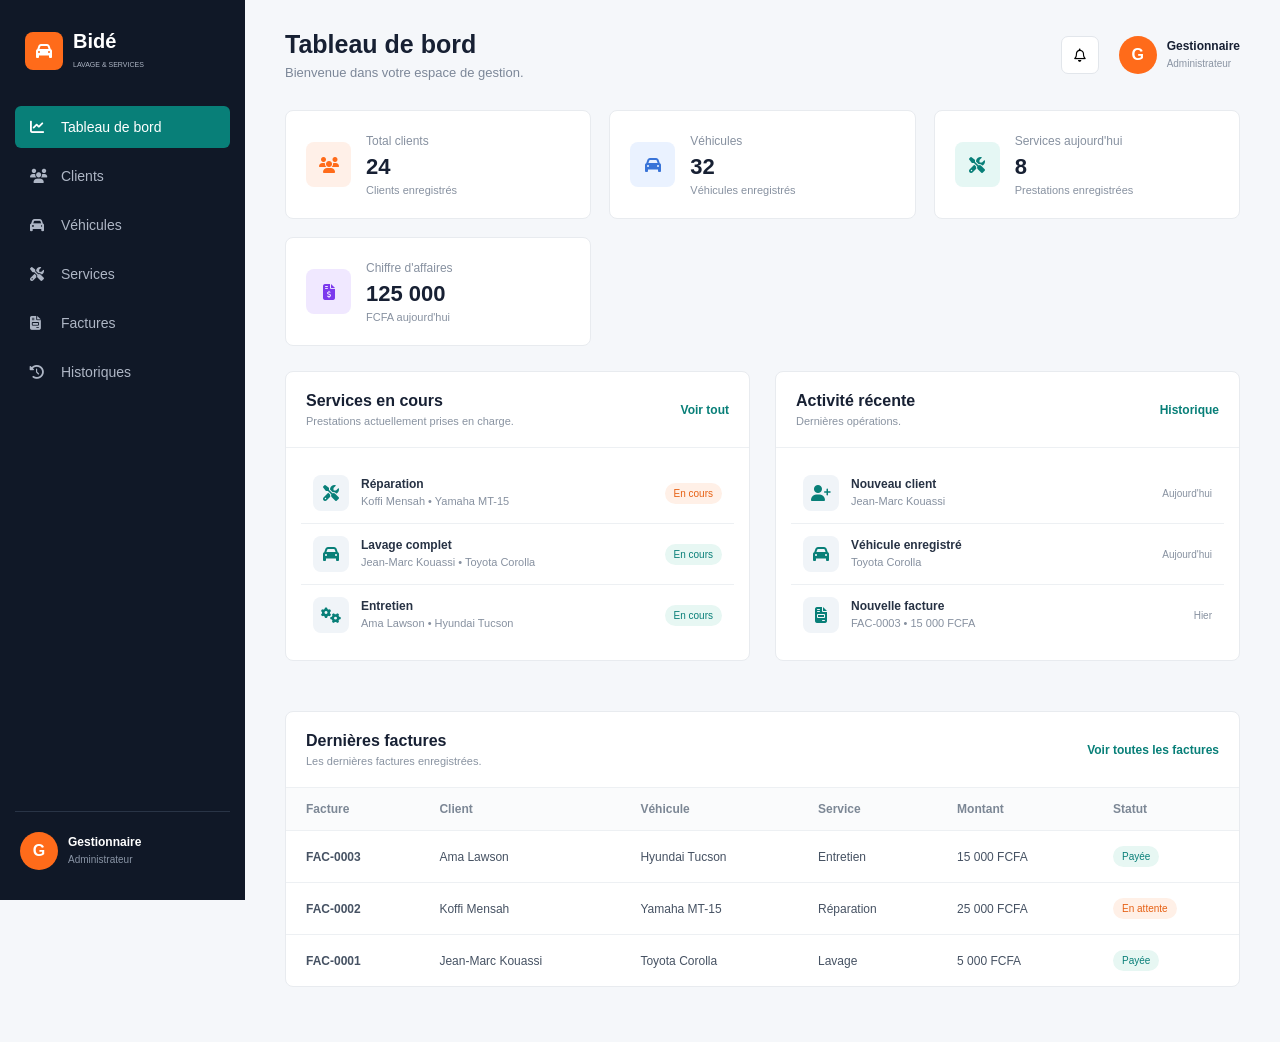
==== pages/gestionnaire/index.html @ 5349e48b "Version complète avant le nettoyage des dossiers" ====
<!DOCTYPE html>
<html lang="fr">

<head>
    <meta charset="UTF-8">
    <meta name="viewport" content="width=device-width, initial-scale=1.0">
    <title>Bidé - Lavage & Services</title>

    <!-- Icônes -->
    <link rel="stylesheet" href="https://cdnjs.cloudflare.com/ajax/libs/font-awesome/6.5.2/css/all.min.css">

    <!-- CSS -->
    <link rel="stylesheet" href="style.css">
</head>

<body>

    <!-- SIDEBAR -->
    <aside class="sidebar">

        <div class="logo">
            <div class="logo-icon">
                <i class="fa-solid fa-car"></i>
            </div>
            <div>
                <h2>Bidé</h2>
                <span>LAVAGE & SERVICES</span>
            </div>
        </div>

        <nav class="menu">
            <a href="#" onclick="showPage('dashboard')" class="menu-item active" id="nav-dashboard">
                <i class="fa-solid fa-chart-line"></i>
                <span>Tableau de bord</span>
            </a>

            <a href="#" onclick="showPage('clients')" class="menu-item" id="nav-clients">
                <i class="fa-solid fa-users"></i>
                <span>Clients</span>
            </a>

            <a href="#" onclick="showPage('vehicules')" class="menu-item" id="nav-vehicules">
                <i class="fa-solid fa-car"></i>
                <span>Véhicules</span>
            </a>

            <a href="#" onclick="showPage('services')" class="menu-item" id="nav-services">
                <i class="fa-solid fa-screwdriver-wrench"></i>
                <span>Services</span>
            </a>

            <a href="#" onclick="showPage('factures')" class="menu-item" id="nav-factures">
                <i class="fa-solid fa-file-invoice"></i>
                <span>Factures</span>
            </a>

            <a href="#" onclick="showPage('historiques')" class="menu-item" id="nav-historiques">
                <i class="fa-solid fa-clock-rotate-left"></i>
                <span>Historiques</span>
            </a>
        </nav>

        <div class="profile">
            <div class="profile-avatar">G</div>
            <div>
                <strong>Gestionnaire</strong>
                <small>Administrateur</small>
            </div>
        </div>

    </aside>


    <!-- CONTENU PRINCIPAL -->
    <main class="main">

        <!-- ================= PAGE TABLEAU DE BORD ================= -->
        <div class="page active" id="page-dashboard">

            <header class="topbar">
                <div>
                    <h1>Tableau de bord</h1>
                    <p>Bienvenue dans votre espace de gestion.</p>
                </div>

                <div class="top-actions">
                    <button class="notification">
                        <i class="fa-regular fa-bell"></i>
                    </button>

                    <div class="user">
                        <div class="user-avatar">G</div>
                        <div>
                            <strong>Gestionnaire</strong>
                            <span>Administrateur</span>
                        </div>
                    </div>
                </div>
            </header>

            <!-- STATISTIQUES -->
            <section class="stats">
                <div class="stat-card">
                    <div class="stat-icon orange">
                        <i class="fa-solid fa-users"></i>
                    </div>
                    <div>
                        <span>Total clients</span>
                        <h2>24</h2>
                        <small>Clients enregistrés</small>
                    </div>
                </div>

                <div class="stat-card">
                    <div class="stat-icon blue">
                        <i class="fa-solid fa-car"></i>
                    </div>
                    <div>
                        <span>Véhicules</span>
                        <h2>32</h2>
                        <small>Véhicules enregistrés</small>
                    </div>
                </div>

                <div class="stat-card">
                    <div class="stat-icon green">
                        <i class="fa-solid fa-screwdriver-wrench"></i>
                    </div>
                    <div>
                        <span>Services aujourd'hui</span>
                        <h2>8</h2>
                        <small>Prestations enregistrées</small>
                    </div>
                </div>

                <div class="stat-card">
                    <div class="stat-icon purple">
                        <i class="fa-solid fa-file-invoice-dollar"></i>
                    </div>
                    <div>
                        <span>Chiffre d'affaires</span>
                        <h2>125 000</h2>
                        <small>FCFA aujourd'hui</small>
                    </div>
                </div>
            </section>

            <!-- DEUX COLONNES -->
            <section class="dashboard-grid">

                <!-- SERVICES EN COURS -->
                <div class="content-card">
                    <div class="card-header">
                        <div>
                            <h2>Services en cours</h2>
                            <p>Prestations actuellement prises en charge.</p>
                        </div>
                        <a href="#" class="see-all" onclick="showPage('services')">Voir tout</a>
                    </div>

                    <div class="dashboard-list">
                        <div class="dashboard-item">
                            <div class="dashboard-icon">
                                <i class="fa-solid fa-screwdriver-wrench"></i>
                            </div>
                            <div class="dashboard-info">
                                <strong>Réparation</strong>
                                <span>Koffi Mensah • Yamaha MT-15</span>
                            </div>
                            <span class="service repair">En cours</span>
                        </div>

                        <div class="dashboard-item">
                            <div class="dashboard-icon">
                                <i class="fa-solid fa-car"></i>
                            </div>
                            <div class="dashboard-info">
                                <strong>Lavage complet</strong>
                                <span>Jean-Marc Kouassi • Toyota Corolla</span>
                            </div>
                            <span class="service">En cours</span>
                        </div>

                        <div class="dashboard-item">
                            <div class="dashboard-icon">
                                <i class="fa-solid fa-gears"></i>
                            </div>
                            <div class="dashboard-info">
                                <strong>Entretien</strong>
                                <span>Ama Lawson • Hyundai Tucson</span>
                            </div>
                            <span class="service">En cours</span>
                        </div>
                    </div>
                </div>

                <!-- ACTIVITE RECENTE -->
                <div class="content-card">
                    <div class="card-header">
                        <div>
                            <h2>Activité récente</h2>
                            <p>Dernières opérations.</p>
                        </div>
                        <a href="#" class="see-all" onclick="showPage('historiques')">Historique</a>
                    </div>

                    <div class="dashboard-list">
                        <div class="dashboard-item">
                            <div class="dashboard-icon">
                                <i class="fa-solid fa-user-plus"></i>
                            </div>
                            <div class="dashboard-info">
                                <strong>Nouveau client</strong>
                                <span>Jean-Marc Kouassi</span>
                            </div>
                            <small>Aujourd'hui</small>
                        </div>

                        <div class="dashboard-item">
                            <div class="dashboard-icon">
                                <i class="fa-solid fa-car"></i>
                            </div>
                            <div class="dashboard-info">
                                <strong>Véhicule enregistré</strong>
                                <span>Toyota Corolla</span>
                            </div>
                            <small>Aujourd'hui</small>
                        </div>

                        <div class="dashboard-item">
                            <div class="dashboard-icon">
                                <i class="fa-solid fa-file-invoice"></i>
                            </div>
                            <div class="dashboard-info">
                                <strong>Nouvelle facture</strong>
                                <span>FAC-0003 • 15 000 FCFA</span>
                            </div>
                            <small>Hier</small>
                        </div>
                    </div>
                </div>
            </section>

            <!-- DERNIERES FACTURES -->
            <section class="content-card">
                <div class="card-header">
                    <div>
                        <h2>Dernières factures</h2>
                        <p>Les dernières factures enregistrées.</p>
                    </div>
                    <a href="#" class="see-all" onclick="showPage('factures')">Voir toutes les factures</a>
                </div>

                <div class="table-container">
                    <table>
                        <thead>
                            <tr>
                                <th>Facture</th>
                                <th>Client</th>
                                <th>Véhicule</th>
                                <th>Service</th>
                                <th>Montant</th>
                                <th>Statut</th>
                            </tr>
                        </thead>
                        <tbody>
                            <tr>
                                <td><strong>FAC-0003</strong></td>
                                <td>Ama Lawson</td>
                                <td>Hyundai Tucson</td>
                                <td>Entretien</td>
                                <td>15 000 FCFA</td>
                                <td><span class="service">Payée</span></td>
                            </tr>
                            <tr>
                                <td><strong>FAC-0002</strong></td>
                                <td>Koffi Mensah</td>
                                <td>Yamaha MT-15</td>
                                <td>Réparation</td>
                                <td>25 000 FCFA</td>
                                <td><span class="service repair">En attente</span></td>
                            </tr>
                            <tr>
                                <td><strong>FAC-0001</strong></td>
                                <td>Jean-Marc Kouassi</td>
                                <td>Toyota Corolla</td>
                                <td>Lavage</td>
                                <td>5 000 FCFA</td>
                                <td><span class="service">Payée</span></td>
                            </tr>
                        </tbody>
                    </table>
                </div>
            </section>
        </div>

        <!-- ================= PAGE CLIENTS ================= -->
        <div class="page" id="page-clients">

            <header class="topbar">
                <div>
                    <h1>Gestion des clients</h1>
                    <p>Gérez les informations de vos clients.</p>
                </div>
                <div class="top-actions">
                    <button class="notification">
                        <i class="fa-regular fa-bell"></i>
                    </button>
                    <div class="user">
                        <div class="user-avatar">G</div>
                        <div>
                            <strong>Gestionnaire</strong>
                            <span>Administrateur</span>
                        </div>
                    </div>
                </div>
            </header>

            <!-- BARRE D'ACTION -->
            <section class="action-bar">
                <div class="search-box">
                    <i class="fa-solid fa-magnifying-glass"></i>
                    <input type="text" id="searchInput" placeholder="Rechercher un client...">
                </div>
                <button class="primary-btn" id="openModal">
                    <i class="fa-solid fa-plus"></i>
                    Ajouter un client
                </button>
            </section>

            <!-- STATISTIQUES -->
            <section class="stats">
                <div class="stat-card">
                    <div class="stat-icon orange">
                        <i class="fa-solid fa-users"></i>
                    </div>
                    <div>
                        <span>Total clients</span>
                        <h2 id="totalClients">2</h2>
                    </div>
                </div>
                <div class="stat-card">
                    <div class="stat-icon green">
                        <i class="fa-solid fa-user-plus"></i>
                    </div>
                    <div>
                        <span>Nouveaux clients</span>
                        <h2>12</h2>
                    </div>
                </div>
                <div class="stat-card">
                    <div class="stat-icon blue">
                        <i class="fa-solid fa-user-check"></i>
                    </div>
                    <div>
                        <span>Clients actifs</span>
                        <h2>116</h2>
                    </div>
                </div>
            </section>

            <!-- TABLEAU -->
            <section class="content-card">
                <div class="card-header">
                    <div>
                        <h2>Liste des clients</h2>
                        <p>Clients enregistrés sur la plateforme</p>
                    </div>
                </div>

                <div class="table-container">
                    <table>
                        <thead>
                            <tr>
                                <th>Client</th>
                                <th>Téléphone</th>
                                <th>Pièce d'identité</th>
                                <th>Véhicules</th>
                                <th>Dernière prestation</th>
                                <th>Actions</th>
                            </tr>
                        </thead>
                        <tbody id="clientTable">
                            <tr>
                                <td>
                                    <div class="client-info">
                                        <div class="client-avatar">JK</div>
                                        <div>
                                            <strong>Jean-Marc Kouassi</strong>
                                            <small>jeanmarc@email.com</small>
                                        </div>
                                    </div>
                                </td>
                                <td>+228 90 00 00 00</td>
                                <td>CNI</td>
                                <td>2</td>
                                <td><span class="service">Lavage</span></td>
                                <td>
                                    <button class="action view"><i class="fa-solid fa-eye"></i></button>
                                    <button class="action edit"><i class="fa-solid fa-pen"></i></button>
                                    <button class="action delete"><i class="fa-solid fa-trash"></i></button>
                                </td>
                            </tr>
                            <tr>
                                <td>
                                    <div class="client-info">
                                        <div class="client-avatar">KM</div>
                                        <div>
                                            <strong>Koffi Mensah</strong>
                                            <small>koffi@email.com</small>
                                        </div>
                                    </div>
                                </td>
                                <td>+228 91 11 11 11</td>
                                <td>Passeport</td>
                                <td>1</td>
                                <td><span class="service repair">Réparation</span></td>
                                <td>
                                    <button class="action view"><i class="fa-solid fa-eye"></i></button>
                                    <button class="action edit"><i class="fa-solid fa-pen"></i></button>
                                    <button class="action delete"><i class="fa-solid fa-trash"></i></button>
                                </td>
                            </tr>
                        </tbody>
                    </table>
                </div>
            </section>
        </div>

        <!-- ================= PAGE VEHICULES ================= -->
        <div class="page" id="page-vehicules">

            <header class="topbar">
                <div>
                    <h1>Gestion des véhicules</h1>
                    <p>Gérez les véhicules enregistrés sur la plateforme.</p>
                </div>
                <div class="top-actions">
                    <button class="notification">
                        <i class="fa-regular fa-bell"></i>
                    </button>
                    <div class="user">
                        <div class="user-avatar">G</div>
                        <div>
                            <strong>Gestionnaire</strong>
                            <span>Administrateur</span>
                        </div>
                    </div>
                </div>
            </header>

            <!-- BARRE DE RECHERCHE -->
            <section class="action-bar">
                <div class="search-box">
                    <i class="fa-solid fa-magnifying-glass"></i>
                    <input type="text" id="searchVehicle" placeholder="Rechercher un véhicule, une marque...">
                </div>
                <button class="primary-btn" id="openVehicleModal">
                    <i class="fa-solid fa-plus"></i>
                    Ajouter un véhicule
                </button>
            </section>

            <!-- STATISTIQUES -->
            <section class="stats">
                <div class="stat-card">
                    <div class="stat-icon orange">
                        <i class="fa-solid fa-car"></i>
                    </div>
                    <div>
                        <span>Total véhicules</span>
                        <h2 id="totalVehicles">3</h2>
                    </div>
                </div>
                <div class="stat-card">
                    <div class="stat-icon blue">
                        <i class="fa-solid fa-car-side"></i>
                    </div>
                    <div>
                        <span>Voitures</span>
                        <h2>2</h2>
                    </div>
                </div>
                <div class="stat-card">
                    <div class="stat-icon green">
                        <i class="fa-solid fa-screwdriver-wrench"></i>
                    </div>
                    <div>
                        <span>En réparation</span>
                        <h2>1</h2>
                    </div>
                </div>
            </section>

            <!-- TABLEAU DES VEHICULES -->
            <section class="content-card">
                <div class="card-header">
                    <div>
                        <h2>Liste des véhicules</h2>
                        <p>Véhicules enregistrés et associés aux clients.</p>
                    </div>
                </div>

                <div class="table-container">
                    <table>
                        <thead>
                            <tr>
                                <th>Véhicule</th>
                                <th>Propriétaire</th>
                                <th>Type</th>
                                <th>Immatriculation</th>
                                <th>Couleur</th>
                                <th>État</th>
                                <th>Actions</th>
                            </tr>
                        </thead>
                        <tbody id="vehicleTable">
                            <tr>
                                <td>
                                    <div class="client-info">
                                        <div class="client-avatar"><i class="fa-solid fa-car"></i></div>
                                        <div>
                                            <strong>Toyota Corolla</strong>
                                            <small>2022</small>
                                        </div>
                                    </div>
                                </td>
                                <td>Jean-Marc Kouassi</td>
                                <td>Voiture</td>
                                <td>TG-1234-AB</td>
                                <td>Noir</td>
                                <td><span class="service">Disponible</span></td>
                                <td>
                                    <button class="action view"><i class="fa-solid fa-eye"></i></button>
                                    <button class="action edit"><i class="fa-solid fa-pen"></i></button>
                                    <button class="action delete"><i class="fa-solid fa-trash"></i></button>
                                </td>
                            </tr>
                            <tr>
                                <td>
                                    <div class="client-info">
                                        <div class="client-avatar"><i class="fa-solid fa-motorcycle"></i></div>
                                        <div>
                                            <strong>Yamaha MT-15</strong>
                                            <small>2023</small>
                                        </div>
                                    </div>
                                </td>
                                <td>Koffi Mensah</td>
                                <td>Moto</td>
                                <td>TG-4521-CD</td>
                                <td>Rouge</td>
                                <td><span class="service repair">En réparation</span></td>
                                <td>
                                    <button class="action view"><i class="fa-solid fa-eye"></i></button>
                                    <button class="action edit"><i class="fa-solid fa-pen"></i></button>
                                    <button class="action delete"><i class="fa-solid fa-trash"></i></button>
                                </td>
                            </tr>
                            <tr>
                                <td>
                                    <div class="client-info">
                                        <div class="client-avatar"><i class="fa-solid fa-car"></i></div>
                                        <div>
                                            <strong>Hyundai Tucson</strong>
                                            <small>2021</small>
                                        </div>
                                    </div>
                                </td>
                                <td>Ama Lawson</td>
                                <td>Voiture</td>
                                <td>TG-7845-EF</td>
                                <td>Blanc</td>
                                <td><span class="service">Disponible</span></td>
                                <td>
                                    <button class="action view"><i class="fa-solid fa-eye"></i></button>
                                    <button class="action edit"><i class="fa-solid fa-pen"></i></button>
                                    <button class="action delete"><i class="fa-solid fa-trash"></i></button>
                                </td>
                            </tr>
                        </tbody>
                    </table>
                </div>
            </section>
        </div>

        <!-- ================= PAGE SERVICES ================= -->
        <div class="page" id="page-services">

            <header class="topbar">
                <div>
                    <h1>Gestion des services</h1>
                    <p>Gérez les prestations demandées par les clients.</p>
                </div>
                <div class="top-actions">
                    <button class="notification">
                        <i class="fa-regular fa-bell"></i>
                    </button>
                    <div class="user">
                        <div class="user-avatar">G</div>
                        <div>
                            <strong>Gestionnaire</strong>
                            <span>Administrateur</span>
                        </div>
                    </div>
                </div>
            </header>

            <!-- ACTIONS -->
            <section class="action-bar">
                <div class="search-box">
                    <i class="fa-solid fa-magnifying-glass"></i>
                    <input type="text" id="searchService" placeholder="Rechercher un service...">
                </div>
                <button class="primary-btn" id="openServiceModal">
                    <i class="fa-solid fa-plus"></i>
                    Ajouter un service
                </button>
            </section>

            <!-- STATISTIQUES -->
            <section class="stats">
                <div class="stat-card">
                    <div class="stat-icon orange">
                        <i class="fa-solid fa-list-check"></i>
                    </div>
                    <div>
                        <span>Services aujourd'hui</span>
                        <h2 id="totalServices">3</h2>
                    </div>
                </div>
                <div class="stat-card">
                    <div class="stat-icon blue">
                        <i class="fa-solid fa-spinner"></i>
                    </div>
                    <div>
                        <span>En cours</span>
                        <h2>1</h2>
                    </div>
                </div>
                <div class="stat-card">
                    <div class="stat-icon green">
                        <i class="fa-solid fa-circle-check"></i>
                    </div>
                    <div>
                        <span>Terminés</span>
                        <h2>2</h2>
                    </div>
                </div>
            </section>

            <!-- TABLEAU -->
            <section class="content-card">
                <div class="card-header">
                    <div>
                        <h2>Prestations</h2>
                        <p>Services enregistrés sur la plateforme.</p>
                    </div>
                </div>

                <div class="table-container">
                    <table>
                        <thead>
                            <tr>
                                <th>Client</th>
                                <th>Véhicule</th>
                                <th>Service</th>
                                <th>Date</th>
                                <th>Montant</th>
                                <th>Statut</th>
                                <th>Actions</th>
                            </tr>
                        </thead>
                        <tbody id="serviceTable">
                            <tr>
                                <td><strong>Jean-Marc Kouassi</strong></td>
                                <td>Toyota Corolla</td>
                                <td><span class="service">Lavage</span></td>
                                <td>19/08/2026</td>
                                <td>5 000 FCFA</td>
                                <td><span class="service">Terminé</span></td>
                                <td>
                                    <button class="action view"><i class="fa-solid fa-eye"></i></button>
                                    <button class="action edit"><i class="fa-solid fa-pen"></i></button>
                                    <button class="action delete"><i class="fa-solid fa-trash"></i></button>
                                </td>
                            </tr>
                            <tr>
                                <td><strong>Koffi Mensah</strong></td>
                                <td>Yamaha MT-15</td>
                                <td><span class="service repair">Réparation</span></td>
                                <td>19/08/2026</td>
                                <td>25 000 FCFA</td>
                                <td><span class="service repair">En cours</span></td>
                                <td>
                                    <button class="action view"><i class="fa-solid fa-eye"></i></button>
                                    <button class="action edit"><i class="fa-solid fa-pen"></i></button>
                                    <button class="action delete"><i class="fa-solid fa-trash"></i></button>
                                </td>
                            </tr>
                            <tr>
                                <td><strong>Ama Lawson</strong></td>
                                <td>Hyundai Tucson</td>
                                <td><span class="service">Entretien</span></td>
                                <td>19/08/2026</td>
                                <td>15 000 FCFA</td>
                                <td><span class="service">Terminé</span></td>
                                <td>
                                    <button class="action view"><i class="fa-solid fa-eye"></i></button>
                                    <button class="action edit"><i class="fa-solid fa-pen"></i></button>
                                    <button class="action delete"><i class="fa-solid fa-trash"></i></button>
                                </td>
                            </tr>
                        </tbody>
                    </table>
                </div>
            </section>
        </div>

        <!-- ================= PAGE FACTURES ================= -->
        <div class="page" id="page-factures">

            <header class="topbar">
                <div>
                    <h1>Gestion des factures</h1>
                    <p>Créez et gérez les factures des clients.</p>
                </div>
                <div class="top-actions">
                    <button class="notification">
                        <i class="fa-regular fa-bell"></i>
                    </button>
                    <div class="user">
                        <div class="user-avatar">G</div>
                        <div>
                            <strong>Gestionnaire</strong>
                            <span>Administrateur</span>
                        </div>
                    </div>
                </div>
            </header>

            <!-- ACTIONS -->
            <section class="action-bar">
                <div class="search-box">
                    <i class="fa-solid fa-magnifying-glass"></i>
                    <input type="text" id="searchInvoice" placeholder="Rechercher une facture...">
                </div>
                <button class="primary-btn" id="openInvoiceModal">
                    <i class="fa-solid fa-plus"></i>
                    Nouvelle facture
                </button>
            </section>

            <!-- STATISTIQUES -->
            <section class="stats">
                <div class="stat-card">
                    <div class="stat-icon orange">
                        <i class="fa-solid fa-file-invoice"></i>
                    </div>
                    <div>
                        <span>Total factures</span>
                        <h2 id="totalInvoices">3</h2>
                    </div>
                </div>
                <div class="stat-card">
                    <div class="stat-icon green">
                        <i class="fa-solid fa-circle-check"></i>
                    </div>
                    <div>
                        <span>Factures payées</span>
                        <h2>2</h2>
                    </div>
                </div>
                <div class="stat-card">
                    <div class="stat-icon blue">
                        <i class="fa-solid fa-money-bill-wave"></i>
                    </div>
                    <div>
                        <span>Total encaissé</span>
                        <h2 id="totalAmount">45 000</h2>
                        <small>FCFA</small>
                    </div>
                </div>
            </section>

            <!-- TABLEAU -->
            <section class="content-card">
                <div class="card-header">
                    <div>
                        <h2>Liste des factures</h2>
                        <p>Factures enregistrées sur la plateforme.</p>
                    </div>
                </div>

                <div class="table-container">
                    <table>
                        <thead>
                            <tr>
                                <th>Facture</th>
                                <th>Client</th>
                                <th>Véhicule</th>
                                <th>Service</th>
                                <th>Date</th>
                                <th>Montant</th>
                                <th>Statut</th>
                                <th>Actions</th>
                            </tr>
                        </thead>
                        <tbody id="invoiceTable">
                            <tr>
                                <td><strong>FAC-0001</strong></td>
                                <td>Jean-Marc Kouassi</td>
                                <td>Toyota Corolla</td>
                                <td>Lavage</td>
                                <td>19/08/2026</td>
                                <td>5 000 FCFA</td>
                                <td><span class="service">Payée</span></td>
                                <td>
                                    <button class="action view"><i class="fa-solid fa-eye"></i></button>
                                    <button class="action edit"><i class="fa-solid fa-pen"></i></button>
                                    <button class="action delete"><i class="fa-solid fa-trash"></i></button>
                                </td>
                            </tr>
                            <tr>
                                <td><strong>FAC-0002</strong></td>
                                <td>Koffi Mensah</td>
                                <td>Yamaha MT-15</td>
                                <td>Réparation</td>
                                <td>19/08/2026</td>
                                <td>25 000 FCFA</td>
                                <td><span class="service repair">En attente</span></td>
                                <td>
                                    <button class="action view"><i class="fa-solid fa-eye"></i></button>
                                    <button class="action edit"><i class="fa-solid fa-pen"></i></button>
                                    <button class="action delete"><i class="fa-solid fa-trash"></i></button>
                                </td>
                            </tr>
                            <tr>
                                <td><strong>FAC-0003</strong></td>
                                <td>Ama Lawson</td>
                                <td>Hyundai Tucson</td>
                                <td>Entretien</td>
                                <td>19/08/2026</td>
                                <td>15 000 FCFA</td>
                                <td><span class="service">Payée</span></td>
                                <td>
                                    <button class="action view"><i class="fa-solid fa-eye"></i></button>
                                    <button class="action edit"><i class="fa-solid fa-pen"></i></button>
                                    <button class="action delete"><i class="fa-solid fa-trash"></i></button>
                                </td>
                            </tr>
                        </tbody>
                    </table>
                </div>
            </section>
        </div>

        <!-- ================= PAGE HISTORIQUES ================= -->
        <div class="page" id="page-historiques">

            <header class="topbar">
                <div>
                    <h1>Historique des clients</h1>
                    <p>Consultez l'historique des services et paiements.</p>
                </div>
                <div class="top-actions">
                    <button class="notification">
                        <i class="fa-regular fa-bell"></i>
                    </button>
                    <div class="user">
                        <div class="user-avatar">G</div>
                        <div>
                            <strong>Gestionnaire</strong>
                            <span>Administrateur</span>
                        </div>
                    </div>
                </div>
            </header>

            <!-- RECHERCHE -->
            <section class="action-bar">
                <div class="search-box">
                    <i class="fa-solid fa-magnifying-glass"></i>
                    <input type="text" id="searchHistory" placeholder="Rechercher un client, véhicule ou service...">
                </div>
                <div class="form-group history-filter">
                    <select id="historyFilter">
                        <option value="all">Tous les clients</option>
                        <option value="Jean-Marc Kouassi">Jean-Marc Kouassi</option>
                        <option value="Koffi Mensah">Koffi Mensah</option>
                        <option value="Ama Lawson">Ama Lawson</option>
                    </select>
                </div>
            </section>

            <!-- STATISTIQUES -->
            <section class="stats">
                <div class="stat-card">
                    <div class="stat-icon orange">
                        <i class="fa-solid fa-clock-rotate-left"></i>
                    </div>
                    <div>
                        <span>Total prestations</span>
                        <h2 id="totalHistory">5</h2>
                    </div>
                </div>
                <div class="stat-card">
                    <div class="stat-icon blue">
                        <i class="fa-solid fa-calendar-day"></i>
                    </div>
                    <div>
                        <span>Ce mois-ci</span>
                        <h2>5</h2>
                    </div>
                </div>
                <div class="stat-card">
                    <div class="stat-icon green">
                        <i class="fa-solid fa-money-bill-wave"></i>
                    </div>
                    <div>
                        <span>Montant total</span>
                        <h2>75 000</h2>
                        <small>FCFA</small>
                    </div>
                </div>
            </section>

            <!-- HISTORIQUE -->
            <section class="content-card">
                <div class="card-header">
                    <div>
                        <h2>Historique des prestations</h2>
                        <p>Retrouvez toutes les opérations effectuées par les clients.</p>
                    </div>
                </div>

                <div class="table-container">
                    <table>
                        <thead>
                            <tr>
                                <th>Date</th>
                                <th>Client</th>
                                <th>Véhicule</th>
                                <th>Service</th>
                                <th>Montant</th>
                                <th>Statut</th>
                                <th>Action</th>
                            </tr>
                        </thead>
                        <tbody id="historyTable">
                            <tr>
                                <td>19/08/2026</td>
                                <td><strong>Jean-Marc Kouassi</strong></td>
                                <td>Toyota Corolla</td>
                                <td>Lavage</td>
                                <td>5 000 FCFA</td>
                                <td><span class="service">Terminé</span></td>
                                <td><button class="action view"><i class="fa-solid fa-eye"></i></button></td>
                            </tr>
                            <tr>
                                <td>18/08/2026</td>
                                <td><strong>Koffi Mensah</strong></td>
                                <td>Yamaha MT-15</td>
                                <td>Réparation</td>
                                <td>25 000 FCFA</td>
                                <td><span class="service repair">En cours</span></td>
                                <td><button class="action view"><i class="fa-solid fa-eye"></i></button></td>
                            </tr>
                            <tr>
                                <td>17/08/2026</td>
                                <td><strong>Ama Lawson</strong></td>
                                <td>Hyundai Tucson</td>
                                <td>Entretien</td>
                                <td>15 000 FCFA</td>
                                <td><span class="service">Terminé</span></td>
                                <td><button class="action view"><i class="fa-solid fa-eye"></i></button></td>
                            </tr>
                            <tr>
                                <td>12/08/2026</td>
                                <td><strong>Jean-Marc Kouassi</strong></td>
                                <td>Toyota Corolla</td>
                                <td>Entretien</td>
                                <td>20 000 FCFA</td>
                                <td><span class="service">Terminé</span></td>
                                <td><button class="action view"><i class="fa-solid fa-eye"></i></button></td>
                            </tr>
                            <tr>
                                <td>05/08/2026</td>
                                <td><strong>Koffi Mensah</strong></td>
                                <td>Yamaha MT-15</td>
                                <td>Lavage</td>
                                <td>10 000 FCFA</td>
                                <td><span class="service">Terminé</span></td>
                                <td><button class="action view"><i class="fa-solid fa-eye"></i></button></td>
                            </tr>
                        </tbody>
                    </table>
                </div>
            </section>
        </div>

    </main>


    <!-- ================= MODALES ================= -->

    <!-- MODALE AJOUT CLIENT -->
    <div class="modal" id="clientModal">
        <div class="modal-content">
            <div class="modal-header">
                <div>
                    <h2>Ajouter un client</h2>
                    <p>Renseignez les informations du client.</p>
                </div>
                <button class="close" id="closeModal">&times;</button>
            </div>

            <form id="clientForm">
                <h3>Informations personnelles</h3>
                <div class="form-grid">
                    <div class="form-group">
                        <label>Nom *</label>
                        <input type="text" id="nom" required>
                    </div>
                    <div class="form-group">
                        <label>Prénom *</label>
                        <input type="text" id="prenom" required>
                    </div>
                    <div class="form-group">
                        <label>Sexe *</label>
                        <select id="sexe" required>
                            <option value="">Sélectionner</option>
                            <option value="Homme">Homme</option>
                            <option value="Femme">Femme</option>
                            <option value="Autre">Autre</option>
                        </select>
                    </div>
                    <div class="form-group">
                        <label>Téléphone *</label>
                        <input type="tel" id="telephone" placeholder="+228 ..." required>
                    </div>
                    <div class="form-group">
                        <label>E-mail</label>
                        <input type="email" id="email" placeholder="client@email.com">
                    </div>
                    <div class="form-group">
                        <label>Adresse</label>
                        <input type="text" id="adresse" placeholder="Adresse du client">
                    </div>
                </div>

                <h3>Pièce d'identité</h3>
                <div class="form-grid">
                    <div class="form-group">
                        <label>Type de pièce *</label>
                        <select id="piece" required>
                            <option value="">Sélectionner</option>
                            <option value="CNI">Carte nationale d'identité</option>
                            <option value="Passeport">Passeport</option>
                            <option value="Carte d'électeur">Carte d'électeur</option>
                            <option value="Autre">Autre</option>
                        </select>
                    </div>
                    <div class="form-group">
                        <label>Numéro de pièce *</label>
                        <input type="text" id="numeroPiece" required>
                    </div>
                </div>

                <div class="form-actions">
                    <button type="button" class="cancel-btn" id="cancelModal">Annuler</button>
                    <button type="submit" class="primary-btn">
                        <i class="fa-solid fa-check"></i>
                        Enregistrer le client
                    </button>
                </div>
            </form>
        </div>
    </div>

    <!-- MODALE AJOUT VEHICULE -->
    <div class="modal" id="vehicleModal">
        <div class="modal-content">
            <div class="modal-header">
                <div>
                    <h2>Ajouter un véhicule</h2>
                    <p>Associez le véhicule à son propriétaire.</p>
                </div>
                <button class="close" id="closeVehicleModal">&times;</button>
            </div>

            <form id="vehicleForm">
                <h3>Propriétaire</h3>
                <div class="form-grid">
                    <div class="form-group">
                        <label>Client *</label>
                        <select id="client" required>
                            <option value="">Sélectionner un client</option>
                            <option value="Jean-Marc Kouassi">Jean-Marc Kouassi</option>
                            <option value="Koffi Mensah">Koffi Mensah</option>
                            <option value="Ama Lawson">Ama Lawson</option>
                        </select>
                    </div>
                </div>

                <h3>Informations du véhicule</h3>
                <div class="form-grid">
                    <div class="form-group">
                        <label>Type *</label>
                        <select id="vehicleType" required>
                            <option value="">Sélectionner</option>
                            <option value="Voiture">Voiture</option>
                            <option value="Moto">Moto</option>
                            <option value="Tricycle">Tricycle</option>
                            <option value="Chariot">Chariot</option>
                        </select>
                    </div>
                    <div class="form-group">
                        <label>Marque *</label>
                        <input type="text" id="brand" placeholder="Ex : Toyota" required>
                    </div>
                    <div class="form-group">
                        <label>Modèle</label>
                        <input type="text" id="model" placeholder="Ex : Corolla">
                    </div>
                    <div class="form-group">
                        <label>Immatriculation *</label>
                        <input type="text" id="registration" placeholder="Ex : TG-1234-AB" required>
                    </div>
                    <div class="form-group">
                        <label>Couleur *</label>
                        <input type="text" id="color" placeholder="Ex : Noir" required>
                    </div>
                    <div class="form-group">
                        <label>Année</label>
                        <input type="number" id="year" placeholder="Ex : 2024" min="1900" max="2100">
                    </div>
                    <div class="form-group">
                        <label>Kilométrage</label>
                        <input type="number" id="mileage" placeholder="Ex : 45000" min="0">
                    </div>
                    <div class="form-group">
                        <label>État *</label>
                        <select id="vehicleState" required>
                            <option value="">Sélectionner</option>
                            <option value="Disponible">Disponible</option>
                            <option value="En réparation">En réparation</option>
                            <option value="En attente">En attente</option>
                            <option value="Immobilisé">Immobilisé</option>
                        </select>
                    </div>
                </div>

                <h3>Caractéristiques particulières</h3>
                <div class="form-group">
                    <textarea id="characteristics" rows="4" placeholder="Décrivez les caractéristiques particulières du véhicule..."></textarea>
                </div>

                <div class="form-actions">
                    <button type="button" class="cancel-btn" id="cancelVehicleModal">Annuler</button>
                    <button type="submit" class="primary-btn">
                        <i class="fa-solid fa-check"></i>
                        Enregistrer le véhicule
                    </button>
                </div>
            </form>
        </div>
    </div>

    <!-- MODALE AJOUT SERVICE -->
    <div class="modal" id="serviceModal">
        <div class="modal-content">
            <div class="modal-header">
                <div>
                    <h2>Ajouter un service</h2>
                    <p>Enregistrez une nouvelle prestation.</p>
                </div>
                <button class="close" id="closeServiceModal">&times;</button>
            </div>

            <form id="serviceForm">
                <h3>Client et véhicule</h3>
                <div class="form-grid">
                    <div class="form-group">
                        <label>Client *</label>
                        <select id="serviceClient" required>
                            <option value="">Sélectionner</option>
                            <option value="Jean-Marc Kouassi">Jean-Marc Kouassi</option>
                            <option value="Koffi Mensah">Koffi Mensah</option>
                            <option value="Ama Lawson">Ama Lawson</option>
                        </select>
                    </div>
                    <div class="form-group">
                        <label>Véhicule *</label>
                        <select id="serviceVehicle" required>
                            <option value="">Sélectionner</option>
                            <option value="Toyota Corolla">Toyota Corolla</option>
                            <option value="Yamaha MT-15">Yamaha MT-15</option>
                            <option value="Hyundai Tucson">Hyundai Tucson</option>
                        </select>
                    </div>
                </div>

                <h3>Type de service</h3>
                <div class="form-grid">
                    <div class="form-group">
                        <label>Service *</label>
                        <select id="serviceType" required>
                            <option value="">Sélectionner</option>
                            <option value="Lavage">Lavage</option>
                            <option value="Entretien">Entretien</option>
                            <option value="Réparation">Réparation</option>
                            <option value="Remorquage">Remorquage</option>
                            <option value="Autres">Autres</option>
                        </select>
                    </div>
                    <div class="form-group">
                        <label>Montant *</label>
                        <input type="number" id="serviceAmount" placeholder="Ex : 5000" min="0" required>
                    </div>
                </div>

                <!-- SECTION LAVAGE -->
                <div id="washingOptions" class="conditional-section">
                    <h3>Options de lavage</h3>
                    <div class="form-grid">
                        <div class="form-group">
                            <label>Type de lavage</label>
                            <select id="washingType">
                                <option value="">Sélectionner</option>
                                <option value="Extérieur">Extérieur</option>
                                <option value="Intérieur">Intérieur</option>
                                <option value="Complet">Complet</option>
                            </select>
                        </div>
                    </div>
                </div>

                <!-- SECTION REPARATION -->
                <div id="repairOptions" class="conditional-section">
                    <h3>Informations sur la réparation</h3>
                    <div class="form-grid">
                        <div class="form-group">
                            <label>Nature du problème</label>
                            <input type="text" id="problem" placeholder="Ex : problème de freinage">
                        </div>
                        <div class="form-group">
                            <label>Véhicule de remplacement</label>
                            <select id="replacementVehicle">
                                <option value="Non">Non</option>
                                <option value="Oui">Oui</option>
                            </select>
                        </div>
                    </div>
                    <div class="form-group">
                        <label>Description de la réparation</label>
                        <textarea id="repairDescription" rows="4" placeholder="Décrivez le problème..."></textarea>
                    </div>
                </div>

                <!-- SECTION REMORQUAGE -->
                <div id="towingOptions" class="conditional-section">
                    <h3>Informations de remorquage</h3>
                    <div class="form-grid">
                        <div class="form-group">
                            <label>Lieu de départ</label>
                            <input type="text" id="departure" placeholder="Lieu de départ">
                        </div>
                        <div class="form-group">
                            <label>Destination</label>
                            <input type="text" id="destination" placeholder="Destination">
                        </div>
                    </div>
                </div>

                <!-- AUTRES -->
                <div id="otherOptions" class="conditional-section">
                    <h3>Autre service</h3>
                    <div class="form-group">
                        <label>Description</label>
                        <textarea id="otherDescription" rows="3" placeholder="Décrivez le service demandé..."></textarea>
                    </div>
                </div>

                <h3>Suivi</h3>
                <div class="form-grid">
                    <div class="form-group">
                        <label>Date</label>
                        <input type="date" id="serviceDate" required>
                    </div>
                    <div class="form-group">
                        <label>Statut</label>
                        <select id="serviceStatus">
                            <option value="En attente">En attente</option>
                            <option value="En cours">En cours</option>
                            <option value="Terminé">Terminé</option>
                            <option value="Annulé">Annulé</option>
                        </select>
                    </div>
                </div>

                <div class="form-actions">
                    <button type="button" class="cancel-btn" id="cancelServiceModal">Annuler</button>
                    <button type="submit" class="primary-btn">
                        <i class="fa-solid fa-check"></i>
                        Enregistrer le service
                    </button>
                </div>
            </form>
        </div>
    </div>

    <!-- MODALE AJOUT FACTURE -->
    <div class="modal" id="invoiceModal">
        <div class="modal-content">
            <div class="modal-header">
                <div>
                    <h2>Nouvelle facture</h2>
                    <p>Créez une facture à partir d'un service.</p>
                </div>
                <button class="close" id="closeInvoiceModal">&times;</button>
            </div>

            <form id="invoiceForm">
                <h3>Client et véhicule</h3>
                <div class="form-grid">
                    <div class="form-group">
                        <label>Client *</label>
                        <select id="invoiceClient" required>
                            <option value="">Sélectionner</option>
                            <option value="Jean-Marc Kouassi">Jean-Marc Kouassi</option>
                            <option value="Koffi Mensah">Koffi Mensah</option>
                            <option value="Ama Lawson">Ama Lawson</option>
                        </select>
                    </div>
                    <div class="form-group">
                        <label>Véhicule *</label>
                        <select id="invoiceVehicle" required>
                            <option value="">Sélectionner</option>
                            <option value="Toyota Corolla">Toyota Corolla</option>
                            <option value="Yamaha MT-15">Yamaha MT-15</option>
                            <option value="Hyundai Tucson">Hyundai Tucson</option>
                        </select>
                    </div>
                </div>
                <div class="form-group" style="margin-top: 15px;">
                    <label for="invoiceEmail">E-mail du client *</label>
                    <input type="email" id="invoiceEmail" placeholder="exemple@email.com" required>
                </div>

                <h3>Service</h3>
                <div class="form-grid">
                    <div class="form-group">
                        <label>Type de service *</label>
                        <select id="invoiceService" required>
                            <option value="">Sélectionner</option>
                            <option value="Lavage">Lavage</option>
                            <option value="Entretien">Entretien</option>
                            <option value="Réparation">Réparation</option>
                            <option value="Remorquage">Remorquage</option>
                            <option value="Autres">Autres</option>
                        </select>
                    </div>
                    <div class="form-group">
                        <label>Montant *</label>
                        <input type="number" id="invoiceAmount" min="0" placeholder="Ex : 15000" required>
                    </div>
                </div>

                <h3>Informations de paiement</h3>
                <div class="form-grid">
                    <div class="form-group">
                        <label>Date *</label>
                        <input type="date" id="invoiceDate" required>
                    </div>
                    <div class="form-group">
                        <label>Mode de paiement</label>
                        <select id="paymentMethod">
                            <option value="Espèces">Espèces</option>
                            <option value="T-Money">T-Money</option>
                            <option value="Flooz">Flooz</option>
                            <option value="Carte bancaire">Carte bancaire</option>
                            <option value="Autre">Autre</option>
                        </select>
                    </div>
                    <div class="form-group">
                        <label>Statut *</label>
                        <select id="invoiceStatus" required>
                            <option value="Payée">Payée</option>
                            <option value="En attente">En attente</option>
                            <option value="Annulée">Annulée</option>
                        </select>
                    </div>
                </div>

                <div class="form-actions">
                    <button type="button" class="cancel-btn" id="cancelInvoiceModal">Annuler</button>
                    <button type="submit" class="primary-btn">
                        <i class="fa-solid fa-file-invoice"></i>
                        Créer la facture
                    </button>
                </div>
            </form>
        </div>
    </div>


    <!-- JavaScript -->
    <script src="script.js"></script>

</body>

</html>
---- pages/gestionnaire/style.css ----
* {
    margin: 0;
    padding: 0;
    box-sizing: border-box;
}

body {
    font-family: Arial, Helvetica, sans-serif;
    background: #f5f7fa;
    color: #172033;
}

/* SIDEBAR */
.sidebar {
    position: fixed;
    left: 0;
    top: 0;
    width: 245px;
    height: 100vh;
    background: #101827;
    color: white;
    padding: 25px 15px;
    display: flex;
    flex-direction: column;
    z-index: 100;
}

.logo {
    display: flex;
    align-items: center;
    gap: 10px;
    padding: 5px 10px 35px;
}

.logo-icon {
    width: 38px;
    height: 38px;
    border-radius: 8px;
    background: #ff6b1a;
    display: flex;
    align-items: center;
    justify-content: center;
}

.logo h2 {
    font-size: 20px;
}

.logo span {
    font-size: 7px;
    color: #aeb6c5;
}

.menu {
    display: flex;
    flex-direction: column;
    gap: 7px;
}

.menu-item {
    display: flex;
    align-items: center;
    gap: 13px;
    padding: 13px 15px;
    border-radius: 6px;
    color: #aeb6c5;
    text-decoration: none;
    font-size: 14px;
    transition: .2s;
    cursor: pointer;
}

.menu-item:hover {
    background: #1b293b;
    color: white;
}

.menu-item.active {
    background: #087f78;
    color: white;
}

.menu-item i {
    width: 18px;
}

.profile {
    margin-top: auto;
    border-top: 1px solid #293446;
    padding: 20px 5px 5px;
    display: flex;
    align-items: center;
    gap: 10px;
}

.profile-avatar,
.user-avatar {
    width: 38px;
    height: 38px;
    border-radius: 50%;
    background: #ff6b1a;
    color: white;
    display: flex;
    align-items: center;
    justify-content: center;
    font-weight: bold;
}

.profile strong {
    display: block;
    font-size: 12px;
}

.profile small {
    color: #8994a5;
    font-size: 10px;
}

/* MAIN */
.main {
    margin-left: 245px;
    padding: 30px 40px;
    min-height: 100vh;
}

/* TOPBAR */
.topbar {
    display: flex;
    align-items: center;
    justify-content: space-between;
    margin-bottom: 30px;
}

.topbar h1 {
    font-size: 25px;
    margin-bottom: 6px;
}

.topbar p {
    color: #7c8798;
    font-size: 13px;
}

.top-actions {
    display: flex;
    align-items: center;
    gap: 20px;
}

.notification {
    width: 38px;
    height: 38px;
    border: 1px solid #e2e6eb;
    background: white;
    border-radius: 7px;
    cursor: pointer;
}

.user {
    display: flex;
    align-items: center;
    gap: 10px;
}

.user strong {
    display: block;
    font-size: 12px;
}

.user span {
    font-size: 10px;
    color: #8a94a3;
}

/* ACTION BAR */
.action-bar {
    display: flex;
    justify-content: space-between;
    align-items: center;
    margin-bottom: 20px;
    gap: 15px;
}

.search-box {
    width: 350px;
    background: white;
    border: 1px solid #e2e6eb;
    border-radius: 7px;
    display: flex;
    align-items: center;
    padding: 0 14px;
}

.search-box i {
    color: #9aa3af;
}

.search-box input {
    width: 100%;
    padding: 12px;
    border: none;
    outline: none;
    font-size: 13px;
}

.primary-btn {
    background: #ff6b1a;
    color: white;
    border: none;
    padding: 12px 18px;
    border-radius: 6px;
    cursor: pointer;
    font-size: 13px;
    font-weight: 600;
    display: flex;
    align-items: center;
    gap: 8px;
}

.primary-btn:hover {
    background: #e85c0c;
}

/* STATS */
.stats {
    display: grid;
    grid-template-columns: repeat(3, 1fr);
    gap: 18px;
    margin-bottom: 25px;
}

.stat-card {
    background: white;
    border: 1px solid #e8ebef;
    border-radius: 8px;
    padding: 20px;
    display: flex;
    align-items: center;
    gap: 15px;
}

.stat-icon {
    width: 45px;
    height: 45px;
    border-radius: 8px;
    display: flex;
    align-items: center;
    justify-content: center;
}

.orange {
    background: #fff0e8;
    color: #ff6b1a;
}

.green {
    background: #e5f7f4;
    color: #087f78;
}

.blue {
    background: #eaf2ff;
    color: #3974d8;
}

.purple {
    background: #f0e8ff;
    color: #7c3aed;
}

.stat-card span {
    color: #8791a0;
    font-size: 12px;
}

.stat-card h2 {
    margin-top: 5px;
    font-size: 22px;
}

.stat-card small {
    color: #8791a0;
    font-size: 11px;
}

/* TABLE */
.content-card {
    background: white;
    border-radius: 8px;
    border: 1px solid #e8ebef;
    overflow: hidden;
    margin-bottom: 25px;
}

.card-header {
    padding: 20px;
    border-bottom: 1px solid #edf0f3;
    display: flex;
    justify-content: space-between;
    align-items: center;
}

.card-header h2 {
    font-size: 16px;
}

.card-header p {
    margin-top: 5px;
    color: #8993a1;
    font-size: 11px;
}

.see-all {
    color: #087f78;
    text-decoration: none;
    font-size: 12px;
    font-weight: 600;
}

.table-container {
    overflow-x: auto;
}

table {
    width: 100%;
    border-collapse: collapse;
    font-size: 12px;
}

thead {
    background: #fafbfc;
}

th {
    text-align: left;
    padding: 14px 20px;
    color: #7c8795;
    font-weight: 600;
}

td {
    padding: 15px 20px;
    border-top: 1px solid #edf0f3;
    color: #465263;
}

/* CLIENT */
.client-info {
    display: flex;
    align-items: center;
    gap: 10px;
}

.client-avatar {
    width: 36px;
    height: 36px;
    border-radius: 50%;
    background: #e8f3f1;
    color: #087f78;
    display: flex;
    align-items: center;
    justify-content: center;
    font-size: 11px;
    font-weight: bold;
    flex-shrink: 0;
}

.client-info strong {
    display: block;
    color: #273244;
    font-size: 12px;
}

.client-info small {
    color: #9aa3ae;
    font-size: 10px;
}

/* SERVICE */
.service {
    background: #e7f7f3;
    color: #087f78;
    padding: 5px 9px;
    border-radius: 20px;
    font-size: 10px;
    display: inline-block;
}

.service.repair {
    background: #fff0e7;
    color: #e66013;
}

/* ACTIONS */
.action {
    width: 30px;
    height: 30px;
    border: 1px solid #e4e8ec;
    background: white;
    border-radius: 5px;
    cursor: pointer;
    margin-right: 4px;
}

.action.view {
    color: #3974d8;
}

.action.edit {
    color: #087f78;
}

.action.delete {
    color: #e34d4d;
}

/* MODALE */
.modal {
    position: fixed;
    inset: 0;
    background: rgba(15, 24, 39, .6);
    display: none;
    align-items: center;
    justify-content: center;
    padding: 20px;
    z-index: 1000;
}

.modal.show {
    display: flex;
}

.modal-content {
    width: 650px;
    max-width: 100%;
    max-height: 90vh;
    overflow-y: auto;
    background: white;
    border-radius: 10px;
    padding: 25px;
}

.modal-header {
    display: flex;
    justify-content: space-between;
    align-items: flex-start;
    margin-bottom: 25px;
}

.modal-header h2 {
    font-size: 20px;
}

.modal-header p {
    margin-top: 5px;
    color: #8a94a3;
    font-size: 12px;
}

.close {
    border: none;
    background: none;
    font-size: 25px;
    cursor: pointer;
    color: #778191;
}

form h3 {
    font-size: 13px;
    margin: 20px 0 15px;
    color: #273244;
}

.form-grid {
    display: grid;
    grid-template-columns: 1fr 1fr;
    gap: 15px;
}

.form-group {
    display: flex;
    flex-direction: column;
    gap: 7px;
}

.form-group label {
    font-size: 11px;
    font-weight: 600;
    color: #4b5666;
}

.form-group input,
.form-group select {
    padding: 11px;
    border: 1px solid #dfe4e9;
    border-radius: 6px;
    outline: none;
    font-size: 12px;
    background: white;
}

.form-group input:focus,
.form-group select:focus {
    border-color: #087f78;
}

.form-group textarea {
    width: 100%;
    padding: 11px;
    border: 1px solid #dfe4e9;
    border-radius: 6px;
    outline: none;
    font-size: 12px;
    font-family: inherit;
    resize: vertical;
}

.form-group textarea:focus {
    border-color: #087f78;
}

.form-actions {
    display: flex;
    justify-content: flex-end;
    gap: 10px;
    margin-top: 30px;
    padding-top: 20px;
    border-top: 1px solid #edf0f3;
}

.cancel-btn {
    padding: 11px 18px;
    border: 1px solid #dfe4e9;
    background: white;
    border-radius: 6px;
    cursor: pointer;
}

/* DASHBOARD */
.dashboard-grid {
    display: grid;
    grid-template-columns: 1fr 1fr;
    gap: 25px;
    margin-bottom: 25px;
}

.dashboard-list {
    padding: 15px;
}

.dashboard-item {
    display: flex;
    align-items: center;
    gap: 12px;
    padding: 12px;
    border-bottom: 1px solid #edf0f3;
}

.dashboard-item:last-child {
    border-bottom: none;
}

.dashboard-icon {
    width: 36px;
    height: 36px;
    border-radius: 8px;
    background: #f0f4f8;
    display: flex;
    align-items: center;
    justify-content: center;
    color: #087f78;
    flex-shrink: 0;
}

.dashboard-info {
    flex: 1;
}

.dashboard-info strong {
    display: block;
    font-size: 12px;
    color: #273244;
}

.dashboard-info span {
    font-size: 11px;
    color: #8791a0;
}

.dashboard-item small {
    font-size: 10px;
    color: #8791a0;
}

/* CONDITIONAL SECTIONS */
.conditional-section {
    display: none;
    margin-top: 10px;
    padding: 15px;
    background: #fafbfc;
    border: 1px solid #edf0f3;
    border-radius: 7px;
}

.conditional-section h3 {
    margin-top: 0;
}

.history-filter {
    max-width: 250px;
}

/* PAGE DISPLAY */
.page {
    display: none;
}

.page.active {
    display: block;
}

/* RESPONSIVE */
@media (max-width: 900px) {
    .sidebar {
        width: 75px;
    }

    .logo div:last-child,
    .menu-item span,
    .profile div:last-child {
        display: none;
    }

    .main {
        margin-left: 75px;
        padding: 25px;
    }

    .stats {
        grid-template-columns: 1fr;
    }

    .dashboard-grid {
        grid-template-columns: 1fr;
    }
}

@media (max-width: 650px) {
    .topbar {
        flex-direction: column;
        align-items: flex-start;
        gap: 20px;
    }

    .action-bar {
        flex-direction: column;
        align-items: stretch;
        gap: 10px;
    }

    .search-box {
        width: 100%;
    }

    .form-grid {
        grid-template-columns: 1fr;
    }
}
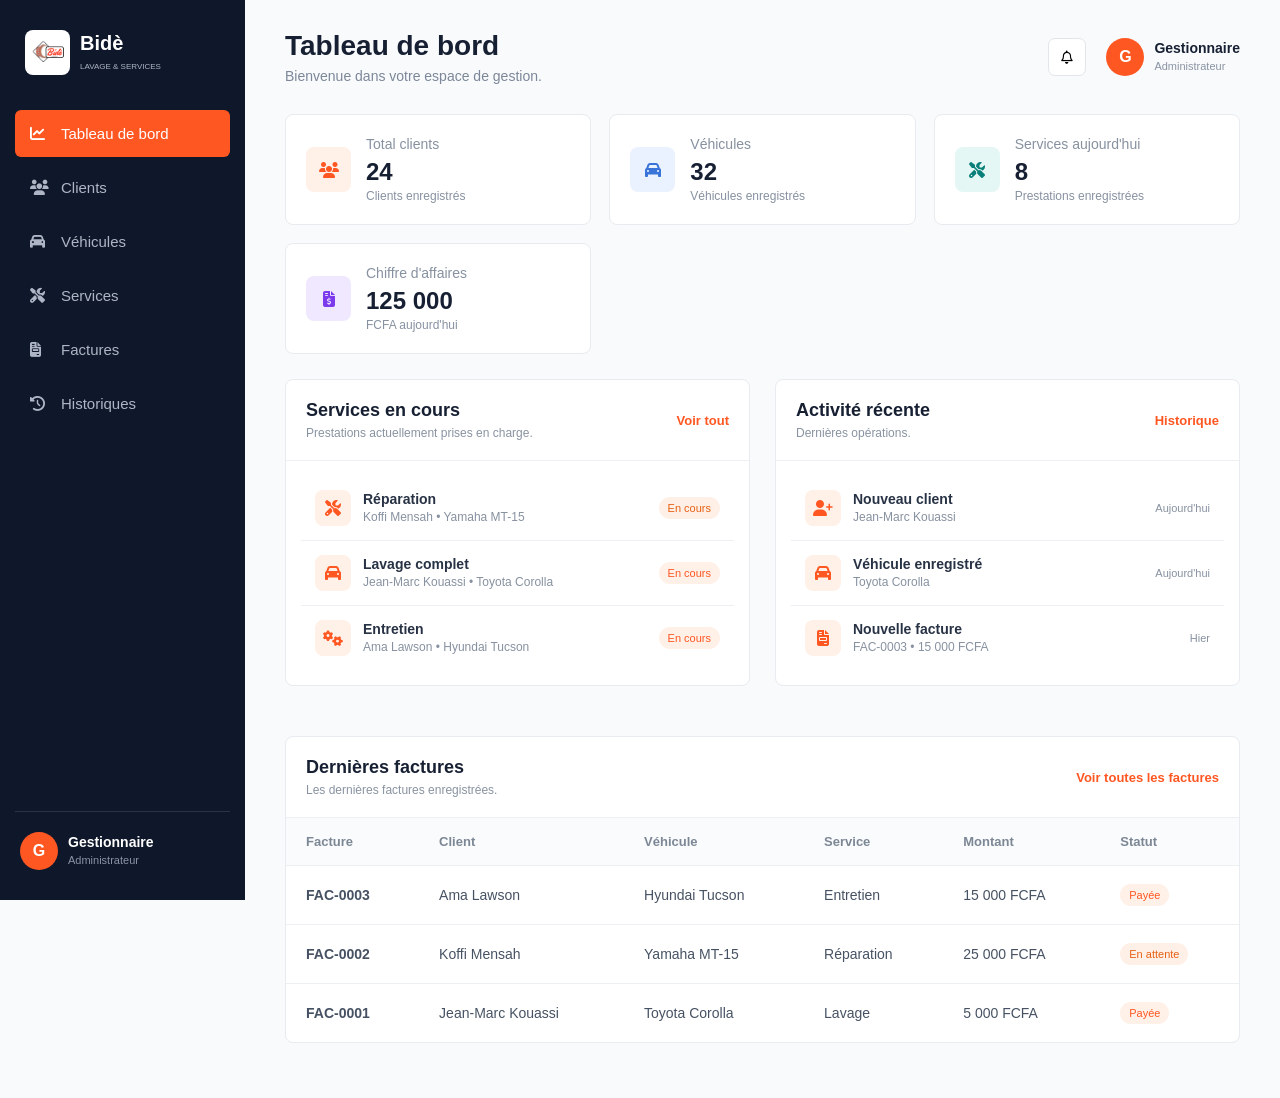
==== commit ca8d2ece: "Réorganisation complète : Déplacement des dashboards dans pages/, suppression anciens dossiers, ajou" ====
--- a/pages/gestionnaire/index.html
+++ b/pages/gestionnaire/index.html
@@ -19,15 +19,13 @@
     <aside class="sidebar">
 
         <div class="logo">
-            <div class="logo-icon">
-                <i class="fa-solid fa-car"></i>
-            </div>
+            <!-- Remplacement de l'icône par l'image du logo -->
+            <img src="../../images/logo.jpeg" alt="Logo Bidè" style="width: 45px; height: 45px; border-radius: 8px; object-fit: contain; background: white; padding: 3px;">
             <div>
-                <h2>Bidé</h2>
+                <h2>Bidè</h2>
                 <span>LAVAGE & SERVICES</span>
             </div>
         </div>
-
         <nav class="menu">
             <a href="#" onclick="showPage('dashboard')" class="menu-item active" id="nav-dashboard">
                 <i class="fa-solid fa-chart-line"></i>
--- a/pages/gestionnaire/style.css
+++ b/pages/gestionnaire/style.css
@@ -6,8 +6,9 @@
 
 body {
     font-family: Arial, Helvetica, sans-serif;
-    background: #f5f7fa;
+    background: #f8fafc;
     color: #172033;
+    font-size: 16px; /* Agrandi */
 }
 
 /* SIDEBAR */
@@ -17,7 +18,7 @@
     top: 0;
     width: 245px;
     height: 100vh;
-    background: #101827;
+    background: #0f172a; /* Aligné sur Client */
     color: white;
     padding: 25px 15px;
     display: flex;
@@ -36,7 +37,7 @@
     width: 38px;
     height: 38px;
     border-radius: 8px;
-    background: #ff6b1a;
+    background: #ff5722; /* Aligné sur Client */
     display: flex;
     align-items: center;
     justify-content: center;
@@ -47,7 +48,7 @@
 }
 
 .logo span {
-    font-size: 7px;
+    font-size: 8px;
     color: #aeb6c5;
 }
 
@@ -61,11 +62,11 @@
     display: flex;
     align-items: center;
     gap: 13px;
-    padding: 13px 15px;
+    padding: 15px 15px;
     border-radius: 6px;
     color: #aeb6c5;
     text-decoration: none;
-    font-size: 14px;
+    font-size: 15px;
     transition: .2s;
     cursor: pointer;
 }
@@ -76,7 +77,7 @@
 }
 
 .menu-item.active {
-    background: #087f78;
+    background: #ff5722; /* Aligné sur Client */
     color: white;
 }
 
@@ -98,7 +99,7 @@
     width: 38px;
     height: 38px;
     border-radius: 50%;
-    background: #ff6b1a;
+    background: #ff5722; /* Aligné sur Client */
     color: white;
     display: flex;
     align-items: center;
@@ -108,12 +109,12 @@
 
 .profile strong {
     display: block;
-    font-size: 12px;
+    font-size: 14px;
 }
 
 .profile small {
     color: #8994a5;
-    font-size: 10px;
+    font-size: 11px;
 }
 
 /* MAIN */
@@ -132,13 +133,13 @@
 }
 
 .topbar h1 {
-    font-size: 25px;
+    font-size: 28px;
     margin-bottom: 6px;
 }
 
 .topbar p {
     color: #7c8798;
-    font-size: 13px;
+    font-size: 14px;
 }
 
 .top-actions {
@@ -164,11 +165,11 @@
 
 .user strong {
     display: block;
-    font-size: 12px;
+    font-size: 14px;
 }
 
 .user span {
-    font-size: 10px;
+    font-size: 11px;
     color: #8a94a3;
 }
 
@@ -200,17 +201,17 @@
     padding: 12px;
     border: none;
     outline: none;
-    font-size: 13px;
+    font-size: 14px;
 }
 
 .primary-btn {
-    background: #ff6b1a;
+    background: #ff5722; /* Aligné sur Client */
     color: white;
     border: none;
     padding: 12px 18px;
     border-radius: 6px;
     cursor: pointer;
-    font-size: 13px;
+    font-size: 14px;
     font-weight: 600;
     display: flex;
     align-items: center;
@@ -218,7 +219,7 @@
 }
 
 .primary-btn:hover {
-    background: #e85c0c;
+    background: #e04818; /* Aligné sur Client */
 }
 
 /* STATS */
@@ -250,7 +251,7 @@
 
 .orange {
     background: #fff0e8;
-    color: #ff6b1a;
+    color: #ff5722; /* Aligné sur Client */
 }
 
 .green {
@@ -270,17 +271,17 @@
 
 .stat-card span {
     color: #8791a0;
-    font-size: 12px;
+    font-size: 14px;
 }
 
 .stat-card h2 {
     margin-top: 5px;
-    font-size: 22px;
+    font-size: 24px;
 }
 
 .stat-card small {
     color: #8791a0;
-    font-size: 11px;
+    font-size: 12px;
 }
 
 /* TABLE */
@@ -301,19 +302,19 @@
 }
 
 .card-header h2 {
-    font-size: 16px;
+    font-size: 18px;
 }
 
 .card-header p {
     margin-top: 5px;
     color: #8993a1;
-    font-size: 11px;
+    font-size: 12px;
 }
 
 .see-all {
-    color: #087f78;
+    color: #ff5722; /* Aligné sur Client */
     text-decoration: none;
-    font-size: 12px;
+    font-size: 13px;
     font-weight: 600;
 }
 
@@ -324,7 +325,7 @@
 table {
     width: 100%;
     border-collapse: collapse;
-    font-size: 12px;
+    font-size: 14px;
 }
 
 thead {
@@ -333,13 +334,14 @@
 
 th {
     text-align: left;
-    padding: 14px 20px;
+    padding: 16px 20px;
     color: #7c8795;
     font-weight: 600;
+    font-size: 13px;
 }
 
 td {
-    padding: 15px 20px;
+    padding: 18px 20px;
     border-top: 1px solid #edf0f3;
     color: #465263;
 }
@@ -355,12 +357,12 @@
     width: 36px;
     height: 36px;
     border-radius: 50%;
-    background: #e8f3f1;
-    color: #087f78;
+    background: #fff0e8; /* Fond orange clair */
+    color: #ff5722;      /* Aligné sur Client */
     display: flex;
     align-items: center;
     justify-content: center;
-    font-size: 11px;
+    font-size: 12px;
     font-weight: bold;
     flex-shrink: 0;
 }
@@ -368,21 +370,21 @@
 .client-info strong {
     display: block;
     color: #273244;
-    font-size: 12px;
+    font-size: 14px;
 }
 
 .client-info small {
     color: #9aa3ae;
-    font-size: 10px;
+    font-size: 11px;
 }
 
 /* SERVICE */
 .service {
-    background: #e7f7f3;
-    color: #087f78;
+    background: #fff0e8;  /* Fond orange clair */
+    color: #ff5722;       /* Aligné sur Client */
     padding: 5px 9px;
     border-radius: 20px;
-    font-size: 10px;
+    font-size: 11px;
     display: inline-block;
 }
 
@@ -407,7 +409,7 @@
 }
 
 .action.edit {
-    color: #087f78;
+    color: #ff5722; /* Aligné sur Client */
 }
 
 .action.delete {
@@ -448,13 +450,13 @@
 }
 
 .modal-header h2 {
-    font-size: 20px;
+    font-size: 22px;
 }
 
 .modal-header p {
     margin-top: 5px;
     color: #8a94a3;
-    font-size: 12px;
+    font-size: 13px;
 }
 
 .close {
@@ -466,7 +468,7 @@
 }
 
 form h3 {
-    font-size: 13px;
+    font-size: 14px;
     margin: 20px 0 15px;
     color: #273244;
 }
@@ -484,39 +486,39 @@
 }
 
 .form-group label {
-    font-size: 11px;
+    font-size: 12px;
     font-weight: 600;
     color: #4b5666;
 }
 
 .form-group input,
 .form-group select {
-    padding: 11px;
+    padding: 12px;
     border: 1px solid #dfe4e9;
     border-radius: 6px;
     outline: none;
-    font-size: 12px;
+    font-size: 14px;
     background: white;
 }
 
 .form-group input:focus,
 .form-group select:focus {
-    border-color: #087f78;
+    border-color: #ff5722; /* Aligné sur Client */
 }
 
 .form-group textarea {
     width: 100%;
-    padding: 11px;
+    padding: 12px;
     border: 1px solid #dfe4e9;
     border-radius: 6px;
     outline: none;
-    font-size: 12px;
+    font-size: 14px;
     font-family: inherit;
     resize: vertical;
 }
 
 .form-group textarea:focus {
-    border-color: #087f78;
+    border-color: #ff5722; /* Aligné sur Client */
 }
 
 .form-actions {
@@ -529,11 +531,11 @@
 }
 
 .cancel-btn {
-    padding: 11px 18px;
+    padding: 12px 18px;
     border: 1px solid #dfe4e9;
     background: white;
     border-radius: 6px;
-    cursor: pointer;
+    font-size: 14px;
 }
 
 /* DASHBOARD */
@@ -552,7 +554,7 @@
     display: flex;
     align-items: center;
     gap: 12px;
-    padding: 12px;
+    padding: 14px;
     border-bottom: 1px solid #edf0f3;
 }
 
@@ -564,11 +566,11 @@
     width: 36px;
     height: 36px;
     border-radius: 8px;
-    background: #f0f4f8;
+    background: #fff0e8; /* Fond orange clair */
     display: flex;
     align-items: center;
     justify-content: center;
-    color: #087f78;
+    color: #ff5722;      /* Aligné sur Client */
     flex-shrink: 0;
 }
 
@@ -578,17 +580,17 @@
 
 .dashboard-info strong {
     display: block;
+    font-size: 14px;
+    color: #273244;
+}
+
+.dashboard-info span {
     font-size: 12px;
-    color: #273244;
-}
-
-.dashboard-info span {
+    color: #8791a0;
+}
+
+.dashboard-item small {
     font-size: 11px;
-    color: #8791a0;
-}
-
-.dashboard-item small {
-    font-size: 10px;
     color: #8791a0;
 }
 
